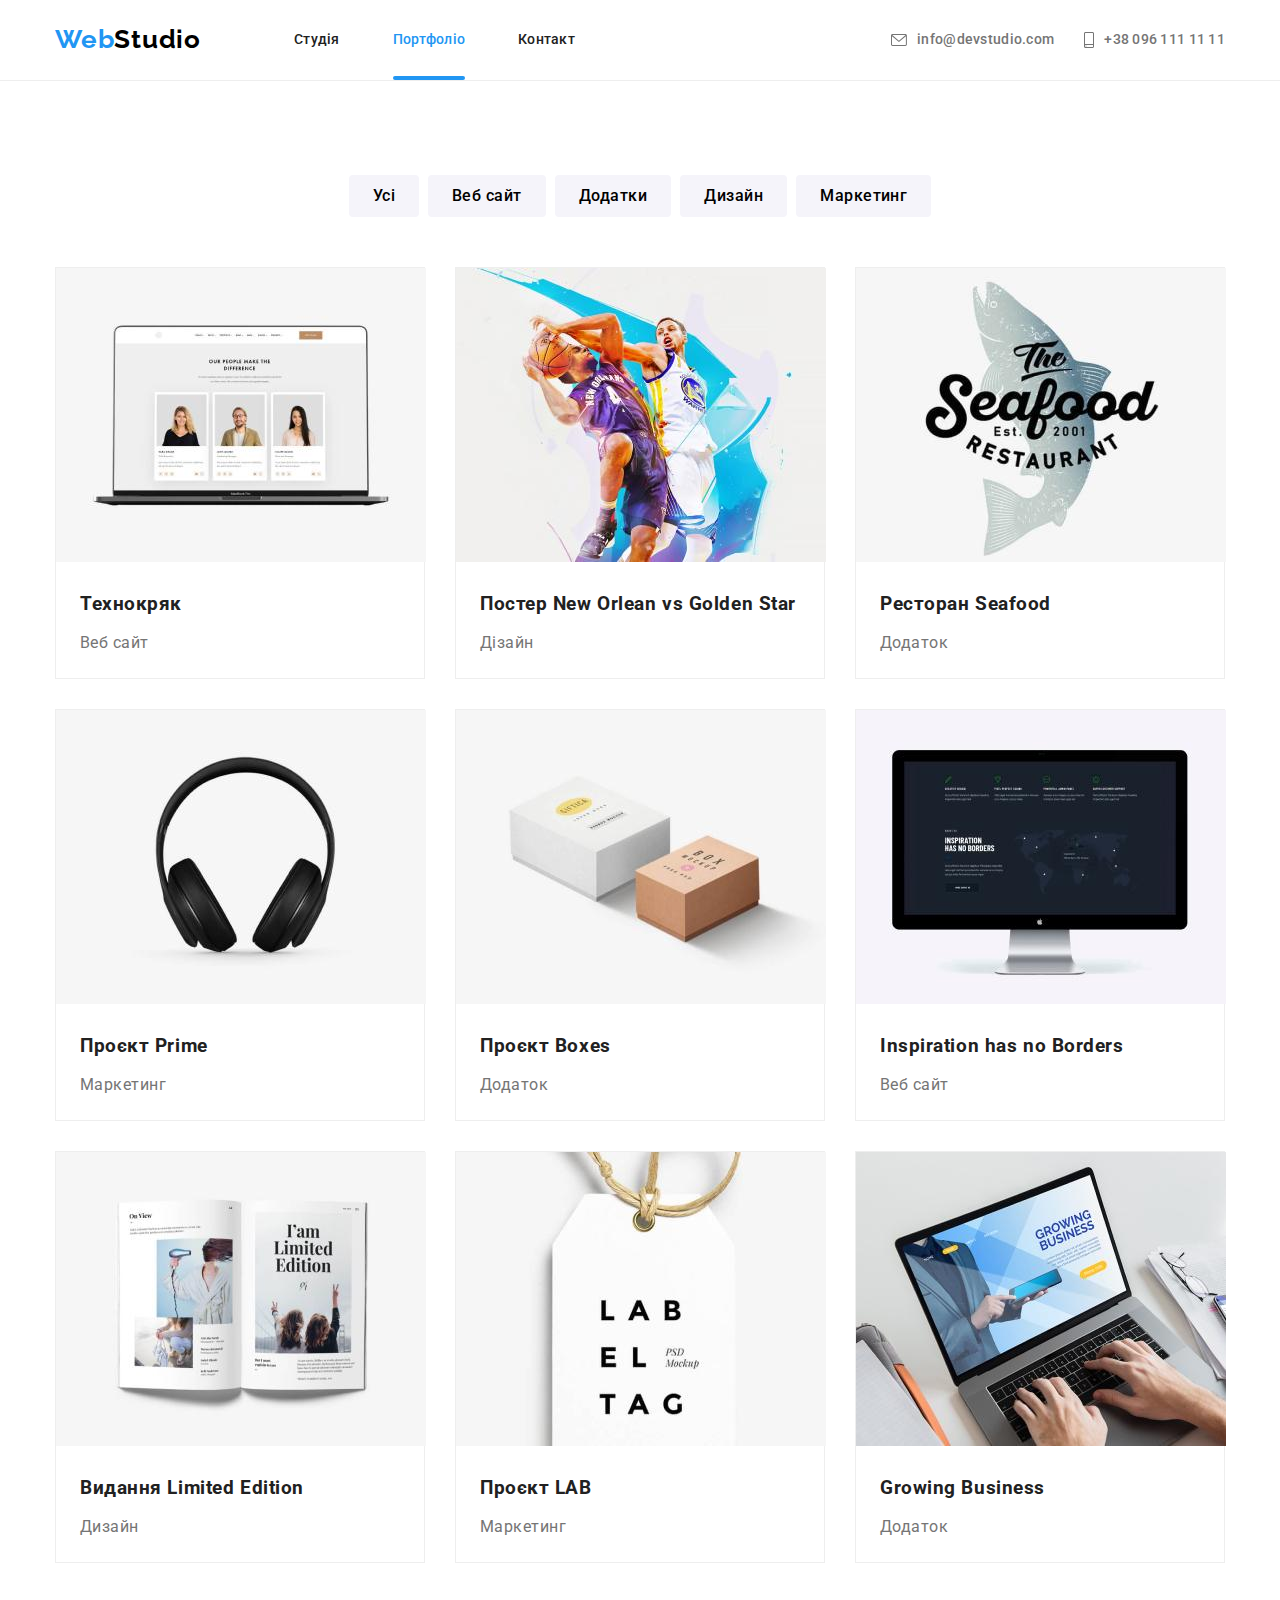
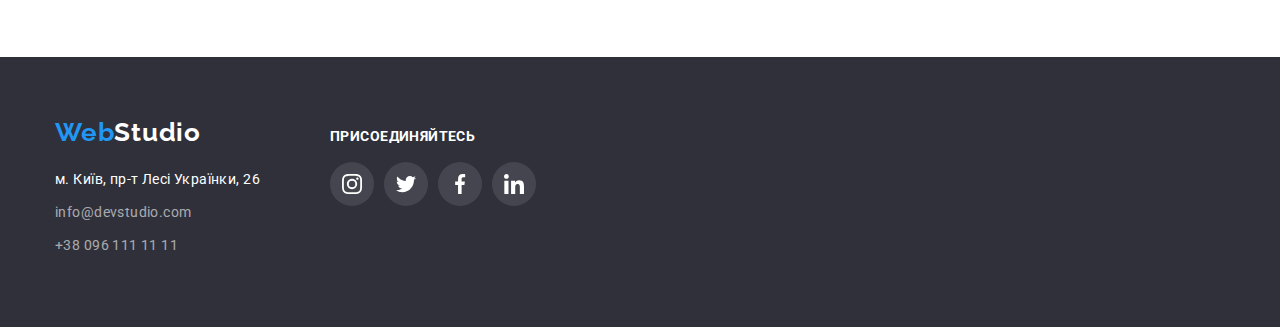
==== portfolio.html @ 32b8af93 "Робе плавні переходи при ховері і добавляє стиль на картки ЧИМ МИ ЗАЙМАЄМОСЯ" ====
<!DOCTYPE html>
<html lang="uk">
  <head>
    <meta charset="UTF-8" />
    <meta http-equiv="X-UA-Compatible" content="IE=edge" />
    <meta name="viewport" content="width=device-width, initial-scale=1.0" />
    <title>HOMEWORK5</title>
    <link
      rel="stylesheet"
      href="https://cdnjs.cloudflare.com/ajax/libs/modern-normalize/1.1.0/modern-normalize.min.css"
    />
    <link rel="preconnect" href="https://fonts.googleapis.com" />
    <link rel="preconnect" href="https://fonts.gstatic.com" crossorigin />
    <link
      href="https://fonts.googleapis.com/css2?family=Raleway:wght@700&family=Roboto:wght@400;500;700;900&display=swap"
      rel="stylesheet"
    />
    <link rel="stylesheet" href="./css/styles.css" />
  </head>

  <body>
    <header class="header-box">
      <div class="container">
        <div class="nav-header">
          <nav class="nav-header">
            <a href="./index.html" class="logo link"
              ><span class="web">Web</span><span class="studio">Studio</span></a
            >
            <ul class="nav-flex">
              <li><a href="./index.html" class="link-nav  link">Студія</a></li>
              <li><a href="./portfolio.html" class="link-nav link-current link">Портфоліо<div class="page-indikator"></div></a></li>
              <li><a href="" class="link-nav link">Контакт</a></li>
            </ul>
          </nav>
          <ul class="link-list">
            <li class="item">
              <a href="mailto:info@devstudio.com" class="nav-contact link">
                <svg class="icon-envelope" width="16" height="12">
                  <use href="./images/icons.svg#icon-envelope"></use>
                </svg>

                info@devstudio.com</a
              >
            </li>
            <li class="item">
              <a href="tel:+380961111111" class="nav-contact link">
                <svg class="icon-envelope" width="10" height="16">
                  <use href="./images/icons.svg#icon-smartphone"></use></svg
                >+38 096 111 11 11</a
              >
            </li>
          </ul>
        </div>
      </div>
    </header>

    <main>
      <section class="projects-box">
        <div class="container">
          <ul class="button-list">
            <li class=""><button type="button" class="button">Усi</button></li>
            <li class=""><button type="button" class="button">Веб сайт</button></li>
            <li class=""><button type="button" class="button">Додатки</button></li>
            <li class=""><button type="button" class="button">Дизайн</button></li>
            <li class=""><button type="button" class="button">Маркетинг</button></li>
          </ul>
          <ul class="card-flex">
            <li class="card">
              <img src="./images/imgtekhnokriak.jpg" alt="Технокряк Веб сайт" width="370" />
              <div class="filter">
                <h3 class="projects">Технокряк</h3>
                <p class="project-type">Веб сайт</p>
              </div>
            </li>
            <li class="card">
              <img
                src="./images/imgposterneworlensstars.jpg"
                alt="Постер Нью Орлеан та Золоті зірки Дізайн"
                width="370"
              />
              <div class="filter">
                <h3 class="projects">Постер New Orlean vs Golden Star</h3>
                <p class="project-type">Дізайн</p>
              </div>
            </li>
            <li class="card">
              <img src="./images/imgseafoods.jpg" alt="Ресторан Морська їжа Додаток" width="370" />
              <div class="filter">
                <h3 class="projects">Ресторан Seafood</h3>
                <p class="project-type">Додаток</p>
              </div>
            </li>
            <li class="card">
              <img src="./images/imgprime.jpg" alt="Проєкт Прайм Маркетинг" width="370" />
              <div class="filter">
                <h3 class="projects">Проєкт Prime</h3>
                <p class="project-type">Маркетинг</p>
              </div>
            </li>
            <li class="card">
              <img src="./images/imgboxes.jpg" alt="Проєкт Коробки Додаток" width="370" />
              <div class="filter">
                <h3 class="projects">Проєкт Boxes</h3>
                <p class="project-type">Додаток</p>
              </div>
            </li>
            <li class="card">
              <img src="./images/imginspborders.jpg" alt="Натхнення без меж Веб сайт" width="370" />
              <div class="filter">
                <h3 class="projects">Inspiration has no Borders</h3>
                <p class="project-type">Веб сайт</p>
              </div>
            </li>
            <li class="card">
              <img src="./images/imglimited.jpg" alt="Видання Обмежена серія Дизайн" width="370" />
              <div class="filter">
                <h3 class="projects">Видання Limited Edition</h3>
                <p class="project-type">Дизайн</p>
              </div>
            </li>
            <li class="card">
              <img src="./images/imglab.jpg" alt="Проєкт Лаб Маркетинг" width="370" />
              <div class="filter">
                <h3 class="projects">Проєкт LAB</h3>
                <p class="project-type">Маркетинг</p>
              </div>
            </li>
            <li class="card">
              <img src="./images/imggrowbis.jpg" alt="Рост бізнесу Додаток" width="370" />
              <div class="filter">
                <h3 class="projects">Growing Business</h3>
                <p class="project-type">Додаток</p>
              </div>
            </li>
          </ul>
        </div>
      </section>
    </main>
    <footer class="footer">
      <div class="container">
        <div class="footer-box">
          <div class="footer-box-contact">
            <a href="./index.html" class="logo-footer link"
              ><span class="web">Web</span><span class="logo-studio-footer">Studio</span></a
            >
            <address>
              <span class="adress">м. Київ, пр-т Лесі Українки, 26</span>
              <ul>
                <li class="link-footer">
                  <a href="mailto:info@devstudio.com" class="contact link">info@devstudio.com</a>
                </li>
                <li class="link-footer">
                  <a href="tel:+380961111111" class="contact link">+38 096 111 11 11</a>
                </li>
              </ul>
            </address>
          </div>
          <div class="footer-box-social">
            <h3 class="call">присоединяйтесь</h3>
            <ul class="social-icons">
              <li>
                <a href="" class="social-icon-box">
                  <svg width="20" height="20">
                    <use href="./images/icons.svg#icon-instagram"></use>
                  </svg>
                </a>
              </li>
              <li>
                <a href="" class="social-icon-box">
                  <svg width="20" height="20">
                    <use href="./images/icons.svg#icon-twitter"></use>
                  </svg>
                </a>
              </li>

              <li>
                <a href="" class="social-icon-box">
                  <svg width="20" height="20">
                    <use href="./images/icons.svg#icon-facebook"></use>
                  </svg>
                </a>
              </li>
              <li>
                <a href="" class="social-icon-box">
                  <svg width="20" height="20">
                    <use href="./images/icons.svg#icon-linkedin"></use>
                  </svg>
                </a>
              </li>
            </ul>
          </div>
        </div>
      </div>
    </footer>
  </body>
</html>
---- css/styles.css ----
:root {
  --color-primary: #212121;
  --color-logo-studio: #000000;
  --color-title-secondary: #ffffff;
  --color-link-text: #757575;
  --color-accent: #2196f3;
  --color-background: #188ce8;
  --color-order-shadow: rgba(0, 0, 0, 0.15);
  --color-conact-footer: rgba(255, 255, 255, 0.6);
  --color-order-section: #2f303a;
  --color-comand-section: #f5f4fa;
  --color-background-order: #c4c4c4;
  --color-portfolio-button: #afb1b8;
  --color-border: #eeeeee;
}
/* * {outline: 1px solid red;} */
h1,
h2,
h3,
ul,
li,
p {
  padding: 0;
  margin: 0;
}
body {
  font-family: 'Roboto', 'Arial', 'Helvetica', sans-serif;
  font-style: normal;
  color: var(--color-primary);
}
.container {
  margin: 0 auto;
  padding: 0 15px;
  width: 1200px;
}
ul,
li {
  list-style: none;
}
.link {
  text-decoration: none;
}
.nav-header {
  align-items: center;
  display: flex;
  justify-content: space-between;
}
.nav-flex {
  width: 281px;
  display: flex;
  justify-content: space-between;
}
.link-list {
  display: flex;
  gap: 30px;
  justify-content: space-between;
  color: var(--color-primary);
}
.icon-envelope {
  margin-right: 10px;
  fill: currentColor;
}

.header-box {
  border-bottom: 1px solid var(--color-border);
}
.logo {
  margin-right: 93px;
  padding-top: 24px;
  padding-bottom: 25px;
  display: block;
  font-weight: 700;
  font-family: 'Raleway';
  font-size: 26px;
  line-height: 1.19;
  /* identical to box height */
  letter-spacing: 0.03em;
}
.web {
  color: var(--color-accent);
}
.studio {
  color: var(--color-logo-studio);
}

.link-nav {
  position: relative;
  display: flex;
  align-items: center;
  padding-top: 32px;
  padding-bottom: 32px;
  font-family: inherit;
  font-weight: 500;
  font-size: 14px;
  line-height: 1.14;
  letter-spacing: 0.02em;
  color: var(--color-primary);
  transition-property: color;
  transition-duration: 250ms;
  transition-timing-function: cubic-bezier(0.4, 0, 0.2, 1);
}
.link-nav:hover,
.link-nav:focus {
  color: var(--color-accent);
}
.page-indikator {
  position: absolute;
  width: 100%;
  bottom: 0;
  height: 4px;
  background: #2196f3;
  border-radius: 2px;
}
/* .link-nav::after {
   position: absolute;
   width: 100%;
   bottom: 0;
   height: 4px;
   background: #2196F3;
   border-radius: 2px;

 } */
/* .link-current::after {
  position: relative;
  position: absolute;
  width: 100%;
  bottom: 0;
  height: 4px;
  background: #2196f3;
  border-radius: 2px;
} */

.link-current {
  position: relative;
  color: var(--color-accent);
}

.link-icon {
  display: flex;
  align-items: center;
}
.link-current {
  color: var(--color-accent);
}
.nav-contact {
  align-items: center;
  display: flex;
  padding-top: 32px;
  padding-bottom: 32px;
  font-weight: 500;
  font-size: 14px;
  line-height: 1.14;
  letter-spacing: 0.02em;
  color: var(--color-link-text);
  fill: currentColor;
  transition-property: color;
  transition-duration: 250ms;
  transition-timing-function: cubic-bezier(0.4, 0, 0.2, 1);
}
.nav-contact:hover,
.nav-contact:focus {
  color: var(--color-accent);
}

.order {
  display: block;
  padding-top: 200px;
  padding-bottom: 200px;
  height: 600px;
  background-color: var(--color-order-section);
  background: var(--color-background-order);
}
.backimage {
  max-width: 1600px;
  height: 600px;
  margin-left: auto;
  margin-right: auto;
  outline: 1px solid var(--color-background-order);
  background-image: linear-gradient(
      rgba(47, 48, 58, 0.4),
      rgba(47, 48, 58, 0.4)
    ),
    url('../images/Img.jpg');
  background-repeat: no-repeat;
  background-position: center;
  background-size: cover;
}

.hero-title {
  margin-left: auto;
  margin-right: auto;
  margin-bottom: 30px;
  display: block;
  width: 696px;
  text-align: center;
  font-weight: 900;
  font-size: 44px;
  line-height: 1.36;
  /* or 136% */
  letter-spacing: 0.06em;
  text-transform: uppercase;
  color: var(--color-title-secondary);
}
.order-button {
  margin-left: auto;
  margin-right: auto;
  padding: 10px;
  display: block;
  width: 216px;
  height: 50px;
  font-weight: 700;
  cursor: pointer;
  font-family: inherit;
  line-height: 1.88;
  /* identical to box height, or 188% */
  align-items: center;
  text-align: center;
  letter-spacing: 0.06em;
  color: var(--color-title-secondary);
  background-color: var(--color-accent);
  box-shadow: 0px 4px 4px rgba(0, 0, 0, 0.15);
  border-radius: 4px;
  transition-property: background-color, border, box-shadow;
  transition-duration: 250ms;
  transition-timing-function: cubic-bezier(0.4, 0, 0.2, 1);
}
.order-button:hover,
.order-button:focus {
  background: var(--color-background);
}
.icon-adventage-box {
  width: 270px;
  height: 120px;
  background: var(--color-comand-section);
  border-radius: 4px;
  display: flex;
  justify-content: center;
  align-items: center;
  margin-bottom: 30px;
}
.icon-adventage {
  display: flex;
}
.advantage-box {
  padding-top: 94px;
  padding-bottom: 94px;
}
.advantage-flex {
  display: flex;
  justify-content: space-between;
  width: 1170px;
}
.title-advantage {
  padding-bottom: 10px;
  display: inline-block;
  font-weight: 700;
  font-size: 14px;
  line-height: 1.14;
  letter-spacing: 0.03em;
  text-transform: uppercase;
}
.advantage {
  height: 72px;
  width: 270px;
  font-size: 14px;
  line-height: 1.71;
  /* or 171% */
  letter-spacing: 0.03em;
  color: var(--color-link-text);
}
.specialization {
  padding-bottom: 94px;
}
.specialization-title {
  margin-bottom: 50px;
  font-weight: 700;
  font-size: 36px;
  line-height: 1.16;
  letter-spacing: 0.03em;
  text-align: center;
}
.comand-flex {
  display: flex;
  justify-content: space-between;
}
.title-comand {
  margin-bottom: 50px;
  font-weight: 700;
  font-size: 36px;
  line-height: 1.17;
  letter-spacing: 0.03em;
  text-align: center;
}
.specialization-foto {
  display: flex;
  justify-content: space-between;
}
.comand-name {
  padding-top: 30px;
  padding-bottom: 30px;
}
.box-comand {
  width: 270px;
  background-color: var(--color-title-secondary);
  box-shadow: 0px 1px 3px rgba(0, 0, 0, 0.12), 0px 1px 1px rgba(0, 0, 0, 0.14),
    0px 2px 1px rgba(0, 0, 0, 0.2);
  border-radius: 0px 0px 4px 4px;
}
.comand {
  padding-top: 94px;
  padding-bottom: 94px;
  background-color: var(--color-comand-section);
}
.name {
  font-size: 16px;
  padding-bottom: 10px;
  font-weight: 500;
  line-height: 1.17;
  /* identical to box height */
  letter-spacing: 0.03em;
  text-align: center;
}
.profession {
  line-height: 1.19;
  /* identical to box height */
  letter-spacing: 0.03em;
  color: var(--color-link-text);
  text-align: center;
  margin-bottom: 16px;
}
.icon-specialization {
  display: flex;
  justify-content: center;
  align-items: center;
  gap: 10px;
}
.icon-specialization-box {
  width: 40px;
  height: 40px;
  fill: var(--color-portfolio-button);
  display: flex;
  justify-content: center;
  align-items: center;
  border-radius: 50%;
  transition-property: background-color, fill;
  transition-duration: 250ms;
  transition-timing-function: cubic-bezier(0.4, 0, 0.2, 1);
}
.icon-specialization-box:hover,
.icon-specialization-box:focus {
  background-color: var(--color-accent);
  fill: var(--color-title-secondary);
}
.specialization-box {
  position: relative;
  width: 370px;
}

.specialization-item {
  position: absolute;
  font-weight: 700;
  font-size: 14px;
  text-align: center;
  letter-spacing: 0.03em;
  text-transform: uppercase;
  color: var(--color-title-secondary);
  background-color: rgba(47, 48, 58, 0.8);
  width: 100%;
  z-index: 1;
  padding-top: 27px;
  padding-bottom: 27px;
  bottom: 0%;
}

.clients {
  padding-top: 94px;
  padding-bottom: 94px;
}
.client-title {
  margin-bottom: 50px;
  font-weight: 700;
  font-size: 36px;
  line-height: 1.16;
  letter-spacing: 0.03em;
  text-align: center;
}
.clients-icon {
  display: flex;
  gap: 30px;
  justify-content: center;
  align-items: center;
  fill: var(--color-portfolio-button);
}

.icon-client-box {
  width: 170px;
  height: 92px;
  display: flex;
  justify-content: center;
  align-items: center;
  border: 1px solid var(--color-portfolio-button);
  border-radius: 4px;
  fill: var(--color-portfolio-button);
  border: 1px solid var(--color-portfolio-button);
  transition-property: border, fill;
  transition-duration: 250ms;
  transition-timing-function: cubic-bezier(0.4, 0, 0.2, 1);
}
.icon-client-box:hover,
.icon-client-box:focus {
  fill: var(--color-accent);
  border: 1px solid var(--color-accent);
}
.link-footer {
  margin-bottom: 9px;
}
.adress {
  display: block;
  margin-bottom: 9px;
  font-style: normal;
  font-size: 14px;
  line-height: 1.71;
  /* or 171% */
  letter-spacing: 0.03em;
  color: var(--color-title-secondary);
}
.contact {
  display: block;
  font-style: normal;
  font-family: inherit;
  font-size: 14px;
  line-height: 1.71;
  /* or 171% */
  letter-spacing: 0.03em;
  color: var(--color-conact-footer);
  transition-property: color;
  transition-duration: 250ms;
  transition-timing-function: cubic-bezier(0.4, 0, 0.2, 1);
}
.contact:hover,
.contact:focus {
  color: var(--color-accent);
}
.projects-box {
  padding-top: 94px;
  padding-bottom: 94px;
}
.button-list {
  margin-bottom: 50px;
  display: flex;
  justify-content: center;
  gap: 9px;
}

.button {
  padding: 6px 22px;
  cursor: pointer;
  font-family: inherit;
  font-weight: 500;
  line-height: 1.63;
  /* identical to box height, or 162% */
  text-align: center;
  letter-spacing: 0.03em;
  border-radius: 4px;
  background-color: var(--color-comand-section);
  border-color: transparent;
  transition-property: background-color, box-shadow, color;
  transition-duration: 250ms;
  transition-timing-function: cubic-bezier(0.4, 0, 0.2, 1);
}

.button:hover,
.button:focus {
  color: var(--color-title-secondary);
  background-color: var(--color-accent);
  box-shadow: 0px 3px 1px rgba(0, 0, 0, 0.1), 0px 1px 2px rgba(0, 0, 0, 0.08),
    0px 2px 2px rgba(0, 0, 0, 0.12);
}
.card-flex {
  display: flex;
  justify-content: space-between;
  flex-wrap: wrap;
  gap: 30px;
}
.card {
  box-sizing: border-box;
  width: 370px;
  background: var(--color-title-secondary);
  border: 1px solid var(--color-border);
  transition-property: box-shadow;
  transition-duration: 250ms;
  transition-timing-function: cubic-bezier(0.4, 0, 0.2, 1);
}
.card:hover,
.card:hover {
  box-shadow: 0px 1px 1px rgba(0, 0, 0, 0.12), 0px 4px 4px rgba(0, 0, 0, 0.06),
    1px 4px 6px rgba(0, 0, 0, 0.16);
}
.filter {
  padding: 20px 24px;
}
.projects {
  padding-bottom: 4px;
  font-weight: 700;
  line-height: 2;
  /* identical to box height, or 188% */
  letter-spacing: 0.03em;
}
.project-type {
  line-height: 1.88;
  /* identical to box height, or 188% */
  letter-spacing: 0.03em;
  color: var(--color-link-text);
}
.footer {
  display: block;
  padding-top: 60px;
  padding-bottom: 60px;
  background-color: var(--color-order-section);
}
.logo-footer {
  margin-bottom: 20px;
  display: block;
  height: 31px;
  width: 145px;
  font-weight: 700;
  font-family: 'Raleway';
  font-size: 26px;
  line-height: 1.19;
  /* identical to box height */
  letter-spacing: 0.03em;
}
.logo-studio-footer {
  font-family: 'Raleway';
  font-size: 26px;
  line-height: 1.19;
  /* identical to box height */
  letter-spacing: 0.03em;
  color: var(--color-title-secondary);
}
.footer-box {
  display: flex;
  align-items: baseline;
  gap: 70px;
}
.footer-box-social {
  width: 206px;
}
.call {
  margin-bottom: 20px;
  width: 145px;
  font-family: 'Roboto';
  font-weight: 700;
  font-size: 14px;
  line-height: 0.88;
  letter-spacing: 0.03em;
  text-transform: uppercase;
  color: var(--color-title-secondary);
}
.social-icons {
  display: flex;
  justify-content: center;
  justify-items: center;
  gap: 10px;
}
.social-icon-box {
  width: 44px;
  height: 44px;
  display: flex;
  justify-content: center;
  align-items: center;
  fill: var(--color-title-secondary);
  border-radius: 50%;
  background-color: rgba(255, 255, 255, 0.1);
  transition-property: background-color;
  transition-duration: 250ms;
  transition-timing-function: cubic-bezier(0.4, 0, 0.2, 1);
}
.social-icon-box:hover,
.social-icon-box:focus {
  background-color: var(--color-accent);
}
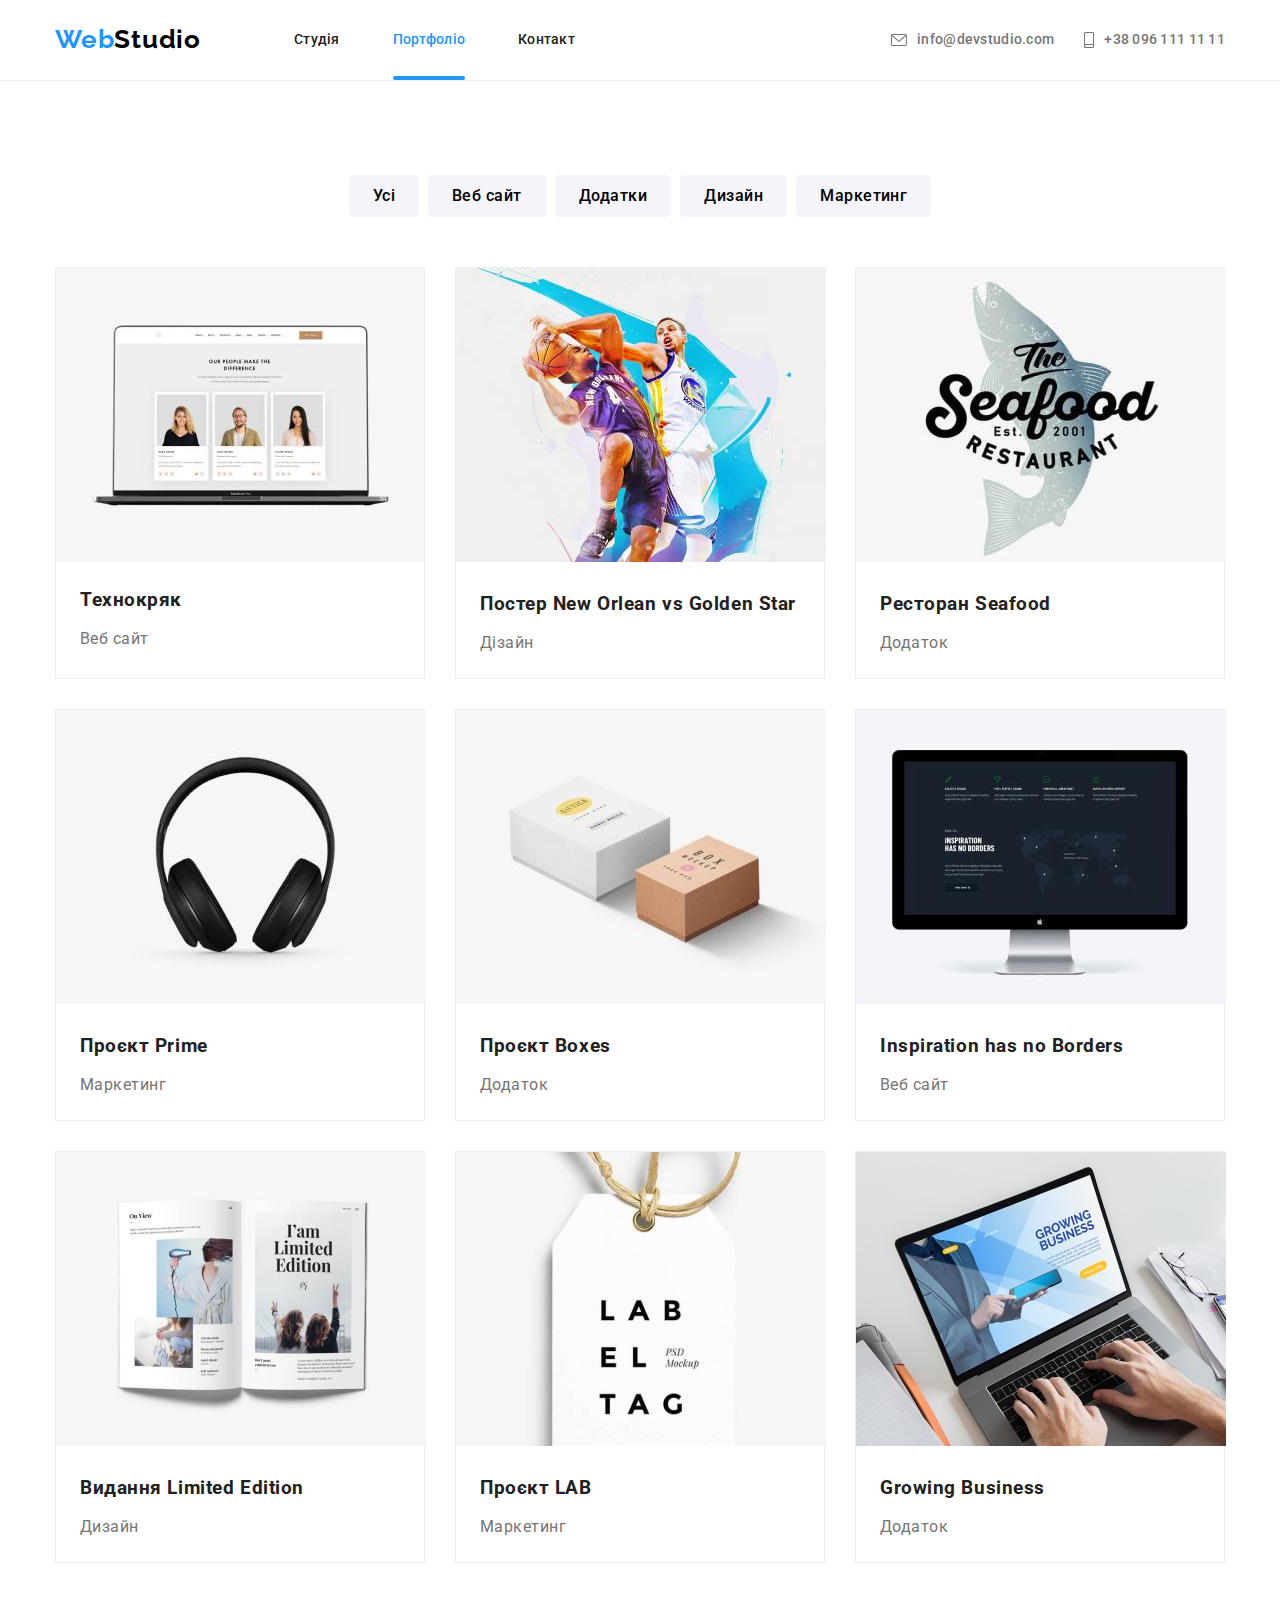
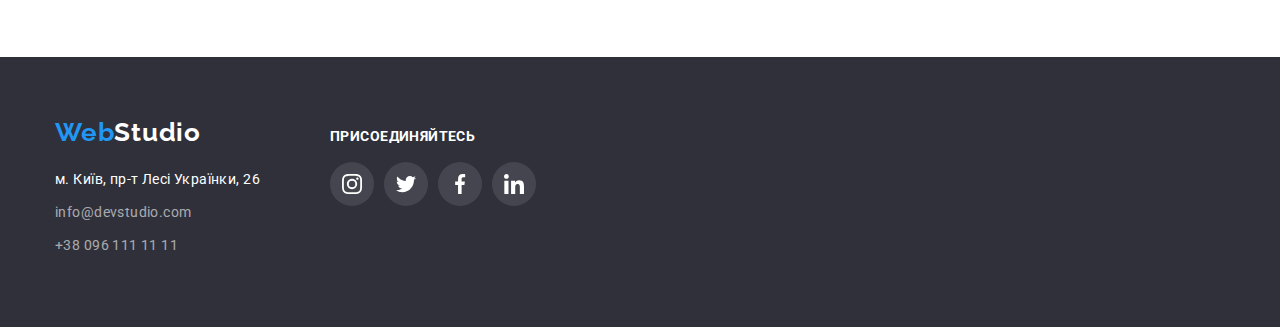
==== commit 331e1add: "Прописує правильні стилі оверфлов" ====
--- a/portfolio.html
+++ b/portfolio.html
@@ -27,8 +27,13 @@
               ><span class="web">Web</span><span class="studio">Studio</span></a
             >
             <ul class="nav-flex">
-              <li><a href="./index.html" class="link-nav  link">Студія</a></li>
-              <li><a href="./portfolio.html" class="link-nav link-current link">Портфоліо<div class="page-indikator"></div></a></li>
+              <li><a href="./index.html" class="link-nav link">Студія</a></li>
+              <li>
+                <a href="./portfolio.html" class="link-nav link-current link"
+                  >Портфоліо
+                  <div class="page-indikator"></div
+                ></a>
+              </li>
               <li><a href="" class="link-nav link">Контакт</a></li>
             </ul>
           </nav>
@@ -59,74 +64,129 @@
         <div class="container">
           <ul class="button-list">
             <li class=""><button type="button" class="button">Усi</button></li>
-            <li class=""><button type="button" class="button">Веб сайт</button></li>
-            <li class=""><button type="button" class="button">Додатки</button></li>
-            <li class=""><button type="button" class="button">Дизайн</button></li>
-            <li class=""><button type="button" class="button">Маркетинг</button></li>
+            <li class="">
+              <button type="button" class="button">Веб сайт</button>
+            </li>
+            <li class="">
+              <button type="button" class="button">Додатки</button>
+            </li>
+            <li class="">
+              <button type="button" class="button">Дизайн</button>
+            </li>
+            <li class="">
+              <button type="button" class="button">Маркетинг</button>
+            </li>
           </ul>
           <ul class="card-flex">
-            <li class="card">
-              <img src="./images/imgtekhnokriak.jpg" alt="Технокряк Веб сайт" width="370" />
+            <li class="card-list">
+              <a href="#" class="test">
+                <div class="img-cards">
+                  <img
+                    src="./images/imgtekhnokriak.jpg"
+                    alt="Технокряк Веб сайт"
+                    width="370" style="display:block;"
+                  />
+                  <div class="overflow">
+                    <p class="overflow-text">
+                      Ресурс предлагает комплексные предложения с разным уровнем
+                      функционала и сервисов. Все это позволит посетителю
+                      получить исчерпывающие сведения о компании или частном
+                      лице.
+                    </p>
+                  </div>
+                </div>
+              </a>
+
               <div class="filter">
                 <h3 class="projects">Технокряк</h3>
                 <p class="project-type">Веб сайт</p>
               </div>
             </li>
-            <li class="card">
-              <img
-                src="./images/imgposterneworlensstars.jpg"
-                alt="Постер Нью Орлеан та Золоті зірки Дізайн"
-                width="370"
-              />
+            <li class="card-list">
+              <div class="">
+                <img
+                  src="./images/imgposterneworlensstars.jpg"
+                  alt="Постер Нью Орлеан та Золоті зірки Дізайн"
+                  width="370"
+                />
+              </div>
               <div class="filter">
                 <h3 class="projects">Постер New Orlean vs Golden Star</h3>
                 <p class="project-type">Дізайн</p>
               </div>
             </li>
-            <li class="card">
-              <img src="./images/imgseafoods.jpg" alt="Ресторан Морська їжа Додаток" width="370" />
+            <li class="card-list">
+              <img
+                src="./images/imgseafoods.jpg"
+                alt="Ресторан Морська їжа Додаток"
+                width="370"
+              />
               <div class="filter">
                 <h3 class="projects">Ресторан Seafood</h3>
                 <p class="project-type">Додаток</p>
               </div>
             </li>
-            <li class="card">
-              <img src="./images/imgprime.jpg" alt="Проєкт Прайм Маркетинг" width="370" />
+            <li class="card-list">
+              <img
+                src="./images/imgprime.jpg"
+                alt="Проєкт Прайм Маркетинг"
+                width="370"
+              />
               <div class="filter">
                 <h3 class="projects">Проєкт Prime</h3>
                 <p class="project-type">Маркетинг</p>
               </div>
             </li>
-            <li class="card">
-              <img src="./images/imgboxes.jpg" alt="Проєкт Коробки Додаток" width="370" />
+            <li class="card-list">
+              <img
+                src="./images/imgboxes.jpg"
+                alt="Проєкт Коробки Додаток"
+                width="370"
+              />
               <div class="filter">
                 <h3 class="projects">Проєкт Boxes</h3>
                 <p class="project-type">Додаток</p>
               </div>
             </li>
-            <li class="card">
-              <img src="./images/imginspborders.jpg" alt="Натхнення без меж Веб сайт" width="370" />
+            <li class="card-list">
+              <img
+                src="./images/imginspborders.jpg"
+                alt="Натхнення без меж Веб сайт"
+                width="370"
+              />
               <div class="filter">
                 <h3 class="projects">Inspiration has no Borders</h3>
                 <p class="project-type">Веб сайт</p>
               </div>
             </li>
-            <li class="card">
-              <img src="./images/imglimited.jpg" alt="Видання Обмежена серія Дизайн" width="370" />
+            <li class="card-list">
+              <img
+                src="./images/imglimited.jpg"
+                alt="Видання Обмежена серія Дизайн"
+                width="370"
+              />
               <div class="filter">
                 <h3 class="projects">Видання Limited Edition</h3>
                 <p class="project-type">Дизайн</p>
               </div>
             </li>
-            <li class="card">
-              <img src="./images/imglab.jpg" alt="Проєкт Лаб Маркетинг" width="370" />
+            <li class="card-list">
+              <img
+                src="./images/imglab.jpg"
+                alt="Проєкт Лаб Маркетинг"
+                width="370"
+              />
               <div class="filter">
                 <h3 class="projects">Проєкт LAB</h3>
                 <p class="project-type">Маркетинг</p>
               </div>
             </li>
-            <li class="card">
-              <img src="./images/imggrowbis.jpg" alt="Рост бізнесу Додаток" width="370" />
+            <li class="card-list">
+              <img
+                src="./images/imggrowbis.jpg"
+                alt="Рост бізнесу Додаток"
+                width="370"
+              />
               <div class="filter">
                 <h3 class="projects">Growing Business</h3>
                 <p class="project-type">Додаток</p>
@@ -141,16 +201,21 @@
         <div class="footer-box">
           <div class="footer-box-contact">
             <a href="./index.html" class="logo-footer link"
-              ><span class="web">Web</span><span class="logo-studio-footer">Studio</span></a
+              ><span class="web">Web</span
+              ><span class="logo-studio-footer">Studio</span></a
             >
             <address>
               <span class="adress">м. Київ, пр-т Лесі Українки, 26</span>
               <ul>
                 <li class="link-footer">
-                  <a href="mailto:info@devstudio.com" class="contact link">info@devstudio.com</a>
+                  <a href="mailto:info@devstudio.com" class="contact link"
+                    >info@devstudio.com</a
+                  >
                 </li>
                 <li class="link-footer">
-                  <a href="tel:+380961111111" class="contact link">+38 096 111 11 11</a>
+                  <a href="tel:+380961111111" class="contact link"
+                    >+38 096 111 11 11</a
+                  >
                 </li>
               </ul>
             </address>
--- a/css/styles.css
+++ b/css/styles.css
@@ -103,14 +103,14 @@
 .link-nav:focus {
   color: var(--color-accent);
 }
-.page-indikator {
+/* .page-indikator {
   position: absolute;
   width: 100%;
   bottom: 0;
   height: 4px;
   background: #2196f3;
   border-radius: 2px;
-}
+} */
 /* .link-nav::after {
    position: absolute;
    width: 100%;
@@ -120,7 +120,8 @@
    border-radius: 2px;
 
  } */
-/* .link-current::after {
+.link-current::after {
+  content: '';
   position: relative;
   position: absolute;
   width: 100%;
@@ -128,7 +129,7 @@
   height: 4px;
   background: #2196f3;
   border-radius: 2px;
-} */
+}
 
 .link-current {
   position: relative;
@@ -482,8 +483,10 @@
   flex-wrap: wrap;
   gap: 30px;
 }
-.card {
+.card-list {
+  position: relative;
   box-sizing: border-box;
+  /* display: inline-block; */
   width: 370px;
   background: var(--color-title-secondary);
   border: 1px solid var(--color-border);
@@ -491,10 +494,65 @@
   transition-duration: 250ms;
   transition-timing-function: cubic-bezier(0.4, 0, 0.2, 1);
 }
-.card:hover,
-.card:hover {
+.card-list:hover,
+.card-list:focus {
   box-shadow: 0px 1px 1px rgba(0, 0, 0, 0.12), 0px 4px 4px rgba(0, 0, 0, 0.06),
     1px 4px 6px rgba(0, 0, 0, 0.16);
+}
+.img-cards {
+  position: relative;
+  overflow: hidden;
+}
+/* .card-overflov:hover {
+  opacity: 1;
+  transform: translateY(0);
+
+} */
+.test {
+  display: block;
+}
+.test:hover .overflow,
+.test:focus .overflow {
+  /* opacity: 1; */
+  transform: translateY(0%);
+}
+.overflow {
+  position: absolute;
+  width: 370px;
+  top: 0%;
+  left: 0%;
+  /* padding: 64px 24px; */
+  background-color: rgba(33, 150, 243, 0.9);
+  /* z-index: 1; */
+  height: 294px;
+  transition-property: background-color, color;
+  transition-timing-function: linear;
+  /* overflow: hidden; */
+  /* opacity: 0; */
+  transition-duration: 2000ms;
+  transform: translateY(100%);
+  transition-property: transform;
+}
+.overflow-text {
+  display: block;
+  width: 370px;
+  font-weight: 400;
+  font-size: 18px;
+  line-height: 28px;
+  /* or 156% */
+  letter-spacing: 0.03em;
+  color: #ffffff;
+  padding: 64px 24px;
+  /* background-color: rgba(33, 150, 243, 0.9);
+    z-index: 1;
+    height: 294px;
+    transition-property: background-color, color;
+    transition-timing-function: linear;
+    overflow: visible;
+    opacity: 0;
+    transition-duration: 2000ms;
+    transform: translateY(100%);
+    transition-property: transform; */
 }
 .filter {
   padding: 20px 24px;
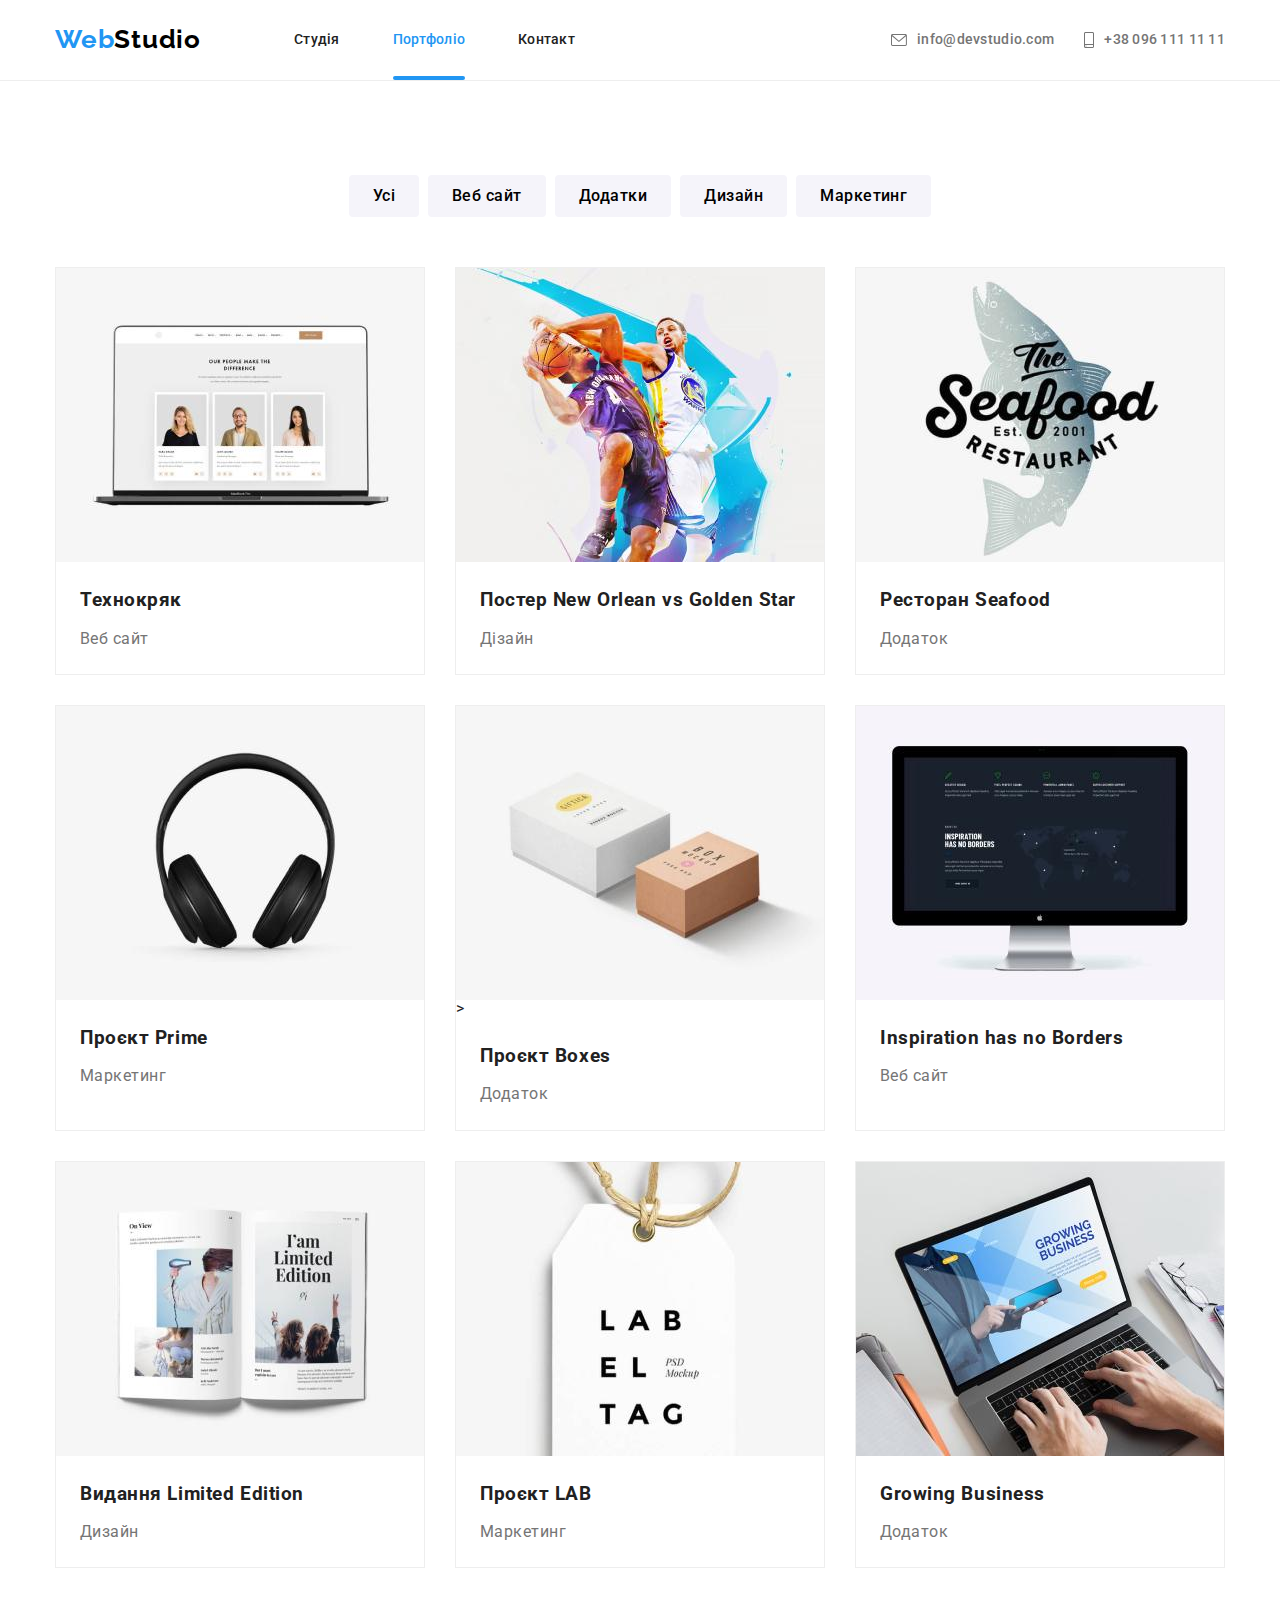
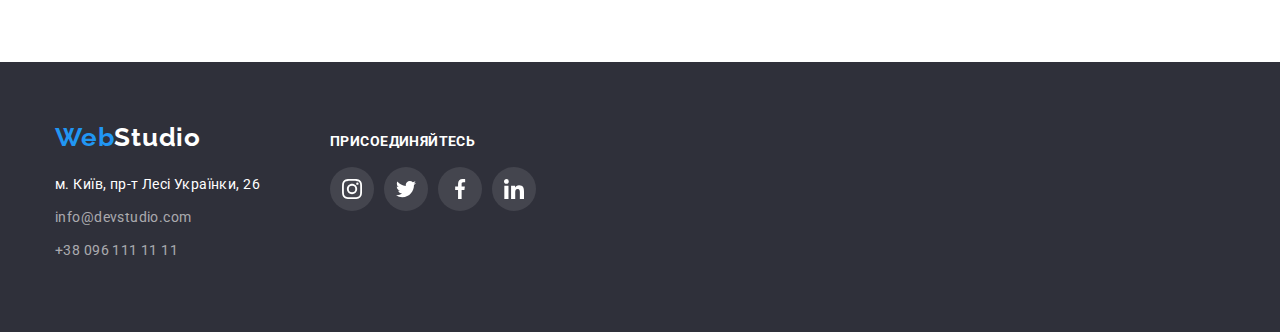
==== commit cf8baba9: "Прописує портфолио" ====
--- a/portfolio.html
+++ b/portfolio.html
@@ -79,12 +79,13 @@
           </ul>
           <ul class="card-flex">
             <li class="card-list">
-              <a href="#" class="test">
+              <a href="#" class="card">
                 <div class="img-cards">
                   <img
                     src="./images/imgtekhnokriak.jpg"
                     alt="Технокряк Веб сайт"
-                    width="370" style="display:block;"
+                    width="370"
+                    style="display: block"
                   />
                   <div class="overflow">
                     <p class="overflow-text">
@@ -103,90 +104,179 @@
               </div>
             </li>
             <li class="card-list">
-              <div class="">
-                <img
-                  src="./images/imgposterneworlensstars.jpg"
-                  alt="Постер Нью Орлеан та Золоті зірки Дізайн"
-                  width="370"
-                />
-              </div>
+              <a href="#" class="card">
+                <div class="img-cards">
+                  <img
+                    src="./images/imgposterneworlensstars.jpg"
+                    alt="Постер Нью Орлеан та Золоті зірки Дізайн"
+                    width="370"
+                    style="display: block"
+                  />
+                  <div class="overflow">
+                    <p class="overflow-text">
+                      Ресурс предлагает комплексные предложения с разным уровнем
+                      функционала и сервисов. Все это позволит посетителю
+                      получить исчерпывающие сведения о компании или частном
+                      лице.
+                    </p>
+                  </div>
+                </div>
+              </a>
               <div class="filter">
                 <h3 class="projects">Постер New Orlean vs Golden Star</h3>
                 <p class="project-type">Дізайн</p>
               </div>
             </li>
             <li class="card-list">
-              <img
-                src="./images/imgseafoods.jpg"
-                alt="Ресторан Морська їжа Додаток"
-                width="370"
-              />
+              <a href="#" class="card">
+                <div class="img-cards">
+                  <img src="./images/imgseafoods.jpg" alt="Ресторан Морська їжа
+                  Додаток" width="370" style="display: block"/>
+                  <div class="overflow">
+                    <p class="overflow-text">
+                      Ресурс предлагает комплексные предложения с разным уровнем
+                      функционала и сервисов. Все это позволит посетителю
+                      получить исчерпывающие сведения о компании или частном
+                      лице.
+                    </p>
+                  </div>
+                </div>
+              </a>
               <div class="filter">
                 <h3 class="projects">Ресторан Seafood</h3>
                 <p class="project-type">Додаток</p>
               </div>
             </li>
             <li class="card-list">
-              <img
-                src="./images/imgprime.jpg"
-                alt="Проєкт Прайм Маркетинг"
-                width="370"
-              />
+              <a href="#" class="card">
+                <div class="img-cards">
+                  <img
+                    src="./images/imgprime.jpg"
+                    alt="Проєкт Прайм Маркетинг"
+                    width="370"style="display: block"
+                  />
+                  <div class="overflow">
+                    <p class="overflow-text">
+                      Ресурс предлагает комплексные предложения с разным уровнем
+                      функционала и сервисов. Все это позволит посетителю
+                      получить исчерпывающие сведения о компании или частном
+                      лице.
+                    </p>
+                  </div>
+                </div>
+              </a>
               <div class="filter">
                 <h3 class="projects">Проєкт Prime</h3>
                 <p class="project-type">Маркетинг</p>
               </div>
             </li>
             <li class="card-list">
-              <img
-                src="./images/imgboxes.jpg"
-                alt="Проєкт Коробки Додаток"
-                width="370"
-              />
+              <a href="#" class="card">
+                <div class="img-cards">
+                  <img
+                    src="./images/imgboxes.jpg"
+                    alt="Проєкт Коробки Додаток"
+                    width="370"
+                    style="display: block"
+                  />
+                  <div class="overflow">
+                    <p class="overflow-text">
+                      Ресурс предлагает комплексные предложения с разным уровнем
+                      функционала и сервисов. Все это позволит посетителю
+                      получить исчерпывающие сведения о компании или частном
+                      лице.
+                    </p>
+                  </div>
+                </div> </a
+              >>
               <div class="filter">
                 <h3 class="projects">Проєкт Boxes</h3>
                 <p class="project-type">Додаток</p>
               </div>
             </li>
             <li class="card-list">
-              <img
-                src="./images/imginspborders.jpg"
-                alt="Натхнення без меж Веб сайт"
-                width="370"
-              />
+              <a href="#" class="card">
+                <div class="img-cards">
+                  <img src="./images/imginspborders.jpg" alt="Натхнення без меж
+                  Веб сайт" width="370" style="display: block">
+                  <div class="overflow">
+                    <p class="overflow-text">
+                      Ресурс предлагает комплексные предложения с разным уровнем
+                      функционала и сервисов. Все это позволит посетителю
+                      получить исчерпывающие сведения о компании или частном
+                      лице.
+                    </p>
+                  </div>
+                </div>
+              </a>
               <div class="filter">
                 <h3 class="projects">Inspiration has no Borders</h3>
                 <p class="project-type">Веб сайт</p>
               </div>
             </li>
             <li class="card-list">
-              <img
-                src="./images/imglimited.jpg"
-                alt="Видання Обмежена серія Дизайн"
-                width="370"
-              />
+              <a href="#" class="card">
+                <div class="img-cards">
+                  <img
+                    src="./images/imglimited.jpg"
+                    alt="Видання Обмежена серія Дизайн"
+                    width="370"
+                    style="display: block"
+                  />
+                  <div class="overflow">
+                    <p class="overflow-text">
+                      Ресурс предлагает комплексные предложения с разным уровнем
+                      функционала и сервисов. Все это позволит посетителю
+                      получить исчерпывающие сведения о компании или частном
+                      лице.
+                    </p>
+                  </div>
+                </div>
+              </a>
               <div class="filter">
                 <h3 class="projects">Видання Limited Edition</h3>
                 <p class="project-type">Дизайн</p>
               </div>
             </li>
             <li class="card-list">
-              <img
-                src="./images/imglab.jpg"
-                alt="Проєкт Лаб Маркетинг"
-                width="370"
-              />
+              <a href="#" class="card">
+                <div class="img-cards">
+                  <img
+                    src="./images/imglab.jpg"
+                    alt="Проєкт Лаб Маркетинг"
+                    width="370"
+                    style="display: block"
+                  />
+                  <div class="overflow">
+                    <p class="overflow-text">
+                      Ресурс предлагает комплексные предложения с разным уровнем
+                      функционала и сервисов. Все это позволит посетителю
+                      получить исчерпывающие сведения о компании или частном
+                      лице.
+                    </p>
+                  </div>
+                </div>
+              </a>
               <div class="filter">
                 <h3 class="projects">Проєкт LAB</h3>
                 <p class="project-type">Маркетинг</p>
               </div>
             </li>
             <li class="card-list">
-              <img
-                src="./images/imggrowbis.jpg"
-                alt="Рост бізнесу Додаток"
-                width="370"
-              />
+              <a href="#" class="card">
+                <div class="img-cards">
+                  <img src="./images/imggrowbis.jpg" alt="Рост бізнесу Додаток"
+                  width="370"style="display: block" />
+                  <div class="overflow">
+                    <p class="overflow-text">
+                      Ресурс предлагает комплексные предложения с разным уровнем
+                      функционала и сервисов. Все это позволит посетителю
+                      получить исчерпывающие сведения о компании или частном
+                      лице.
+                    </p>
+                  </div>
+                </div>
+              </a>
               <div class="filter">
                 <h3 class="projects">Growing Business</h3>
                 <p class="project-type">Додаток</p>
--- a/css/styles.css
+++ b/css/styles.css
@@ -503,33 +503,24 @@
   position: relative;
   overflow: hidden;
 }
-/* .card-overflov:hover {
-  opacity: 1;
-  transform: translateY(0);
-
-} */
-.test {
-  display: block;
-}
-.test:hover .overflow,
-.test:focus .overflow {
-  /* opacity: 1; */
-  transform: translateY(0%);
+
+.card {
+  display: block;
+}
+.card:hover .overflow,
+.card:focus .overflow {
+ transform: translateY(0%);
 }
 .overflow {
   position: absolute;
   width: 370px;
   top: 0%;
   left: 0%;
-  /* padding: 64px 24px; */
   background-color: rgba(33, 150, 243, 0.9);
-  /* z-index: 1; */
   height: 294px;
   transition-property: background-color, color;
   transition-timing-function: linear;
-  /* overflow: hidden; */
-  /* opacity: 0; */
-  transition-duration: 2000ms;
+  transition-duration: 250ms;
   transform: translateY(100%);
   transition-property: transform;
 }
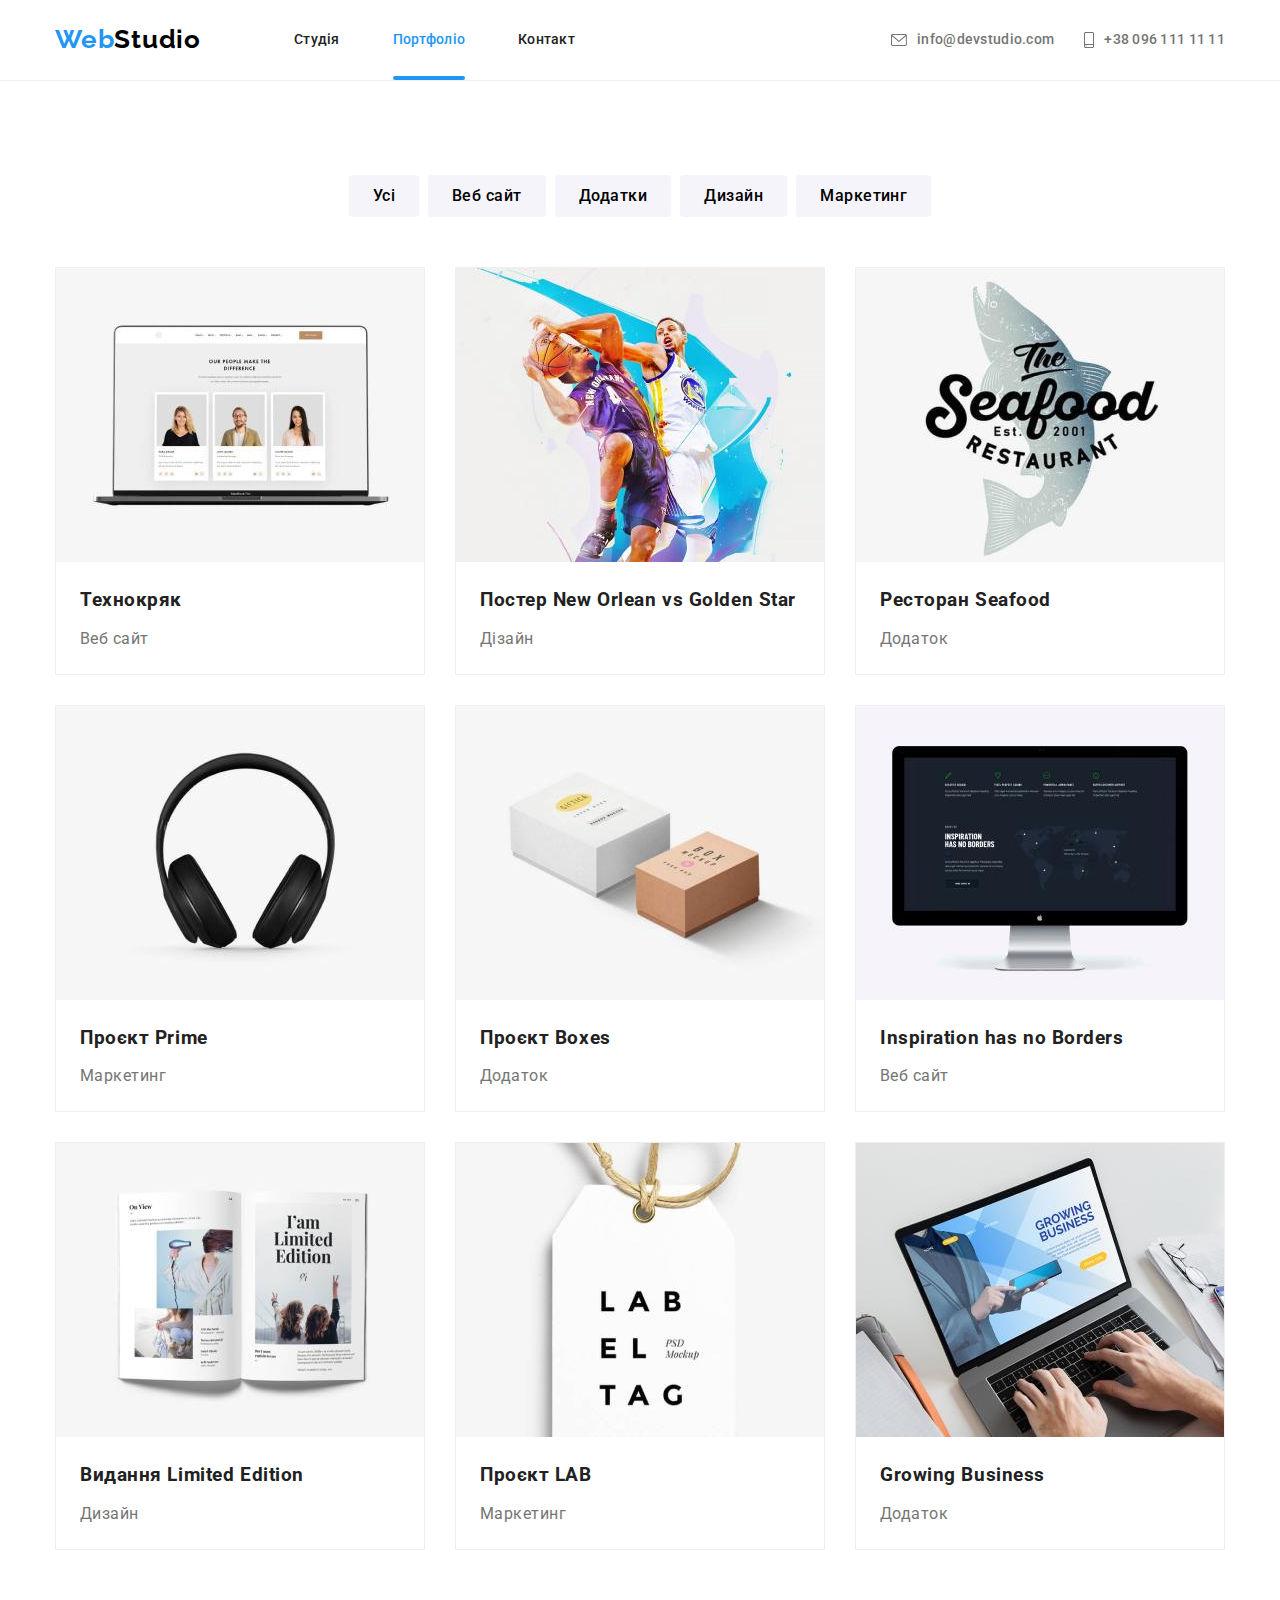
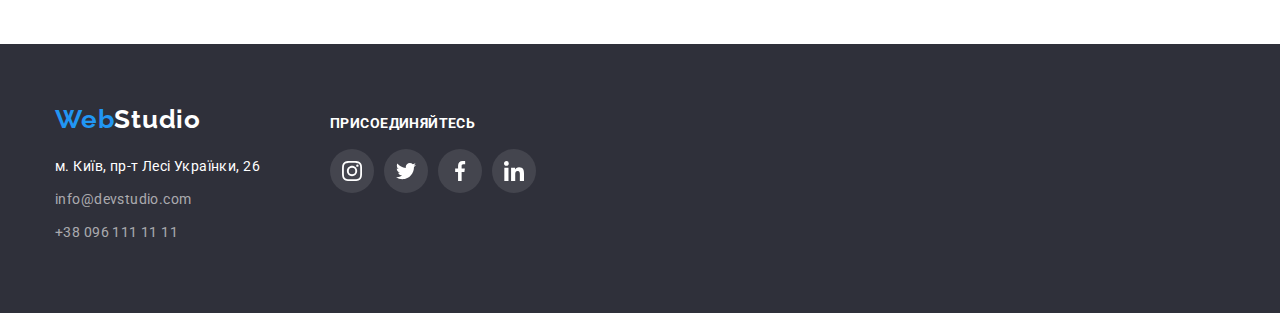
==== commit 519f6b33: "Модалка" ====
--- a/portfolio.html
+++ b/portfolio.html
@@ -130,8 +130,13 @@
             <li class="card-list">
               <a href="#" class="card">
                 <div class="img-cards">
-                  <img src="./images/imgseafoods.jpg" alt="Ресторан Морська їжа
-                  Додаток" width="370" style="display: block"/>
+                  <img
+                    src="./images/imgseafoods.jpg"
+                    alt="Ресторан Морська їжа
+                  Додаток"
+                    width="370"
+                    style="display: block"
+                  />
                   <div class="overflow">
                     <p class="overflow-text">
                       Ресурс предлагает комплексные предложения с разным уровнем
@@ -153,7 +158,8 @@
                   <img
                     src="./images/imgprime.jpg"
                     alt="Проєкт Прайм Маркетинг"
-                    width="370"style="display: block"
+                    width="370"
+                    style="display: block"
                   />
                   <div class="overflow">
                     <p class="overflow-text">
@@ -187,8 +193,8 @@
                       лице.
                     </p>
                   </div>
-                </div> </a
-              >>
+                </div>
+              </a>
               <div class="filter">
                 <h3 class="projects">Проєкт Boxes</h3>
                 <p class="project-type">Додаток</p>
@@ -197,8 +203,13 @@
             <li class="card-list">
               <a href="#" class="card">
                 <div class="img-cards">
-                  <img src="./images/imginspborders.jpg" alt="Натхнення без меж
-                  Веб сайт" width="370" style="display: block">
+                  <img
+                    src="./images/imginspborders.jpg"
+                    alt="Натхнення без меж
+                  Веб сайт"
+                    width="370"
+                    style="display: block"
+                  />
                   <div class="overflow">
                     <p class="overflow-text">
                       Ресурс предлагает комплексные предложения с разным уровнем
@@ -265,8 +276,12 @@
             <li class="card-list">
               <a href="#" class="card">
                 <div class="img-cards">
-                  <img src="./images/imggrowbis.jpg" alt="Рост бізнесу Додаток"
-                  width="370"style="display: block" />
+                  <img
+                    src="./images/imggrowbis.jpg"
+                    alt="Рост бізнесу Додаток"
+                    width="370"
+                    style="display: block"
+                  />
                   <div class="overflow">
                     <p class="overflow-text">
                       Ресурс предлагает комплексные предложения с разным уровнем
--- a/css/styles.css
+++ b/css/styles.css
@@ -103,23 +103,7 @@
 .link-nav:focus {
   color: var(--color-accent);
 }
-/* .page-indikator {
-  position: absolute;
-  width: 100%;
-  bottom: 0;
-  height: 4px;
-  background: #2196f3;
-  border-radius: 2px;
-} */
-/* .link-nav::after {
-   position: absolute;
-   width: 100%;
-   bottom: 0;
-   height: 4px;
-   background: #2196F3;
-   border-radius: 2px;
-
- } */
+
 .link-current::after {
   content: '';
   position: relative;
@@ -367,7 +351,7 @@
   color: var(--color-title-secondary);
   background-color: rgba(47, 48, 58, 0.8);
   width: 100%;
-  z-index: 1;
+  /* z-index: 1; */
   padding-top: 27px;
   padding-bottom: 27px;
   bottom: 0%;
@@ -509,7 +493,7 @@
 }
 .card:hover .overflow,
 .card:focus .overflow {
- transform: translateY(0%);
+  transform: translateY(0%);
 }
 .overflow {
   position: absolute;
@@ -534,16 +518,6 @@
   letter-spacing: 0.03em;
   color: #ffffff;
   padding: 64px 24px;
-  /* background-color: rgba(33, 150, 243, 0.9);
-    z-index: 1;
-    height: 294px;
-    transition-property: background-color, color;
-    transition-timing-function: linear;
-    overflow: visible;
-    opacity: 0;
-    transition-duration: 2000ms;
-    transform: translateY(100%);
-    transition-property: transform; */
 }
 .filter {
   padding: 20px 24px;
@@ -629,3 +603,51 @@
 .social-icon-box:focus {
   background-color: var(--color-accent);
 }
+.backdrop {
+  position: fixed;
+  top: 0;
+  left: 0;
+  height: 100%;
+  width: 100%;
+  background: rgba(0, 0, 0, 0.2);
+}
+.modal {
+  position: absolute;
+  width: 528px;
+  height: 581px;
+  left: 50%;
+  top: 50%;
+  transform: traslate(-50%, -50%);
+  background: #ffffff;
+  box-shadow: 0px 1px 3px rgba(0, 0, 0, 0.12), 0px 1px 1px rgba(0, 0, 0, 0.14),
+    0px 2px 1px rgba(0, 0, 0, 0.2);
+  border-radius: 4px;
+}
+/* .is-hidden {
+  visibility: hidden;
+  pointer-events: none;
+  opacity: 0;
+  transition-property: opacity, visibility;
+  transition-timing-function: linear;
+  transition-duration: 250ms;
+  transform: scale(1);
+} */
+.button-modal {
+  /* display: flex;
+  justify-items: center;
+  justify-content: center; */
+  position: absolute;
+  top:8px;
+  right: 8px;
+  height: 30px;
+  width: 30px;
+  /* transform: traslate(-50%, -50%); */
+ 
+}
+/* .vektor {
+  position: absolute;
+  top: 17px;
+  right: 17px;
+  transform: traslate(-50%, -50%);
+  
+} */
